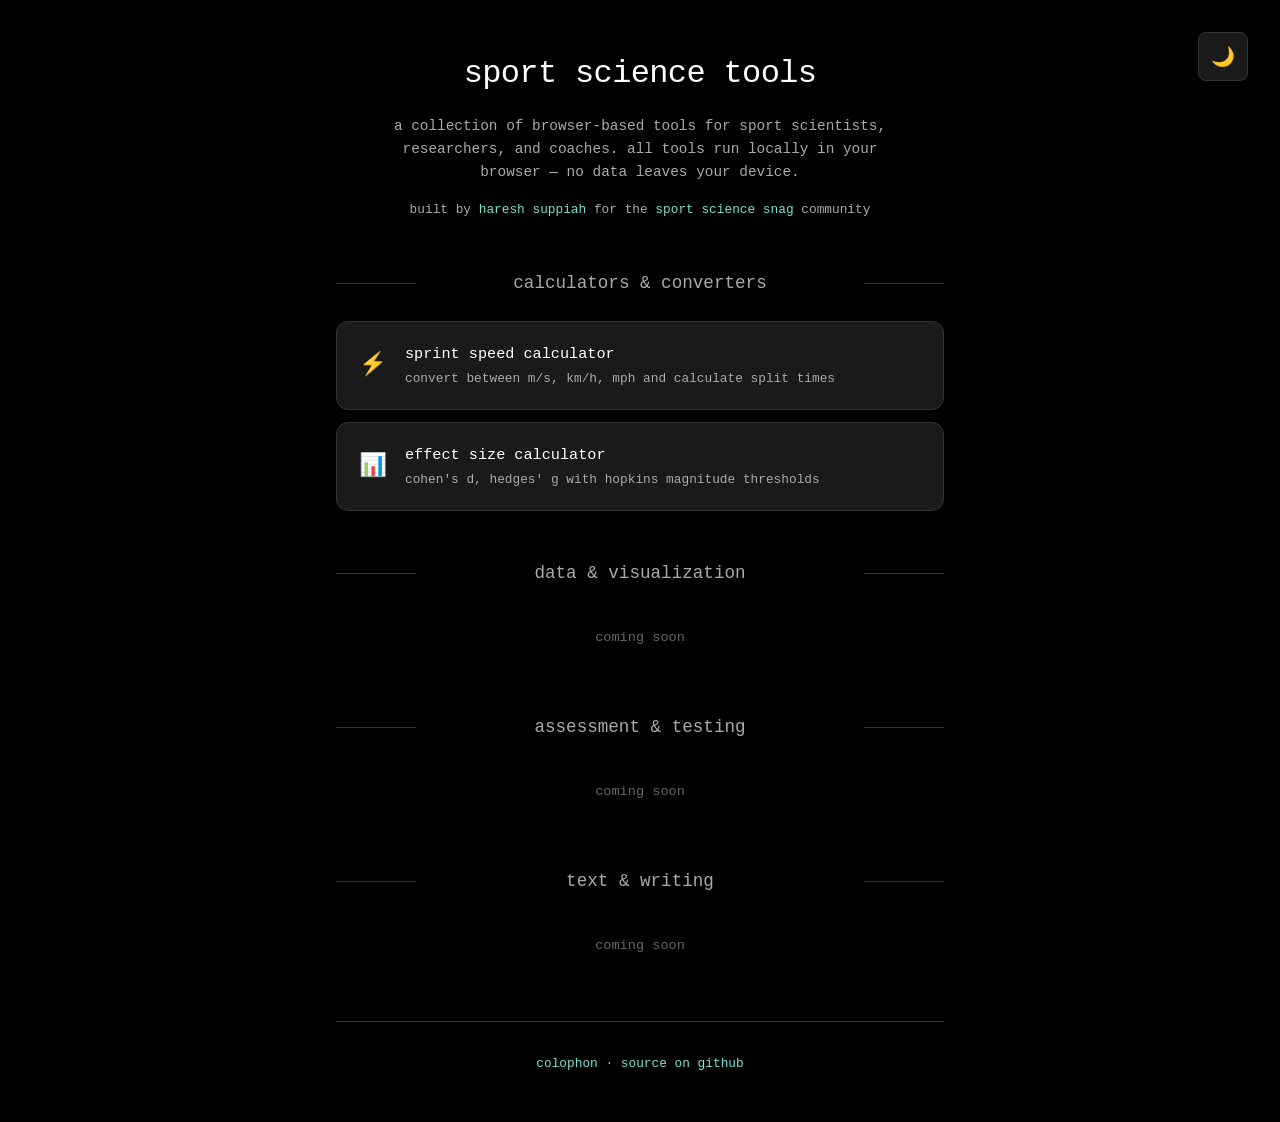
==== index.html @ 81cbf91f "Initial commit: landing page, two starter tools, and repo structure" ====
<!DOCTYPE html>
<html lang="en" class="dark">
<head>
    <meta charset="UTF-8">
    <meta name="viewport" content="width=device-width, initial-scale=1.0">
    <title>sport science tools — haresh suppiah</title>
    <meta name="description" content="Browser-based tools for sport scientists, researchers, and coaches. All tools run locally — no data leaves your device.">
    <meta property="og:title" content="sport science tools — haresh suppiah">
    <meta property="og:description" content="Browser-based tools for sport scientists, researchers, and coaches.">
    <meta property="og:url" content="https://hareshsuppiah.github.io/tools/">
    <meta property="og:type" content="website">
    <link rel="icon" href="data:image/svg+xml,<svg xmlns='http://www.w3.org/2000/svg' viewBox='0 0 100 100'><text y='.9em' font-size='90'>🔧</text></svg>">
    <link rel="stylesheet" href="styles.css">
</head>
<body>
    <div class="theme-toggle">
        <button id="theme-btn" class="theme-btn">
            <span class="theme-icon">☀️</span>
        </button>
        <div id="theme-dropdown" class="theme-dropdown">
            <div class="theme-option" data-theme="light">☀️ light</div>
            <div class="theme-option" data-theme="dark">🌙 dark</div>
            <div class="theme-option" data-theme="system">💻 system</div>
        </div>
    </div>

    <div class="container">
        <div class="header">
            <h1 class="site-title">sport science tools</h1>
            <p class="site-tagline">a collection of browser-based tools for sport scientists, researchers, and coaches. all tools run locally in your browser — no data leaves your device.</p>
            <p class="site-attribution">built by <a href="https://hareshsuppiah.com">haresh suppiah</a> for the <a href="https://sport.sciencesnag.com">sport science snag</a> community</p>
        </div>

        <div class="category">
            <h2 class="category-title">calculators & converters</h2>
            <div class="tool-list">
                <a href="sprint-speed-calculator.html" class="tool-card">
                    <span class="tool-icon">⚡</span>
                    <div class="tool-content">
                        <div class="tool-title">sprint speed calculator</div>
                        <div class="tool-subtitle">convert between m/s, km/h, mph and calculate split times</div>
                    </div>
                </a>
                <a href="effect-size-calculator.html" class="tool-card">
                    <span class="tool-icon">📊</span>
                    <div class="tool-content">
                        <div class="tool-title">effect size calculator</div>
                        <div class="tool-subtitle">cohen's d, hedges' g with hopkins magnitude thresholds</div>
                    </div>
                </a>
            </div>
        </div>

        <div class="category">
            <h2 class="category-title">data & visualization</h2>
            <p class="coming-soon">coming soon</p>
        </div>

        <div class="category">
            <h2 class="category-title">assessment & testing</h2>
            <p class="coming-soon">coming soon</p>
        </div>

        <div class="category">
            <h2 class="category-title">text & writing</h2>
            <p class="coming-soon">coming soon</p>
        </div>

        <div class="footer">
            <p><a href="colophon.html">colophon</a> · <a href="https://github.com/hareshsuppiah/tools">source on github</a></p>
        </div>
    </div>

    <script>
        const themeBtn = document.getElementById('theme-btn');
        const themeDropdown = document.getElementById('theme-dropdown');
        const themeIcon = themeBtn.querySelector('.theme-icon');
        const html = document.documentElement;

        const icons = { light: '☀️', dark: '🌙', system: '💻' };

        function getSystemTheme() {
            return window.matchMedia('(prefers-color-scheme: light)').matches ? 'light' : 'dark';
        }

        function applyTheme(setting) {
            const resolved = setting === 'system' ? getSystemTheme() : setting;
            html.className = resolved;
            themeIcon.textContent = icons[setting];
            localStorage.setItem('theme', setting);
        }

        themeBtn.addEventListener('click', (e) => {
            e.stopPropagation();
            themeDropdown.classList.toggle('active');
        });

        document.querySelectorAll('.theme-option').forEach(option => {
            option.addEventListener('click', () => {
                applyTheme(option.dataset.theme);
                themeDropdown.classList.remove('active');
            });
        });

        document.addEventListener('click', () => {
            themeDropdown.classList.remove('active');
        });

        window.matchMedia('(prefers-color-scheme: light)').addEventListener('change', () => {
            if (localStorage.getItem('theme') === 'system') applyTheme('system');
        });

        const saved = localStorage.getItem('theme') || 'dark';
        applyTheme(saved);
    </script>
</body>
</html>
---- styles.css ----
:root {
  --bg-color: #000000;
  --text-color: #ffffff;
  --text-secondary: #aaaaaa;
  --accent-color: #7ae2cf;
  --accent-hover: #5dd4c4;
  --card-bg: #1a1a1a;
  --card-border: #333333;
  --input-bg: #111111;
  --input-border: #333333;
  --transition: all 0.3s cubic-bezier(0.4, 0, 0.2, 1);
}

[class="light"] {
  --bg-color: #ffffff;
  --text-color: #000000;
  --text-secondary: #666666;
  --accent-color: #5dd4c4;
  --accent-hover: #4bc2b8;
  --card-bg: #f5f5f5;
  --card-border: #e0e0e0;
  --input-bg: #ffffff;
  --input-border: #cccccc;
}

* {
  margin: 0;
  padding: 0;
  box-sizing: border-box;
}

body {
  font-family: 'SF Mono', Monaco, 'Cascadia Code', 'Roboto Mono', Consolas, 'Courier New', monospace;
  background-color: var(--bg-color);
  color: var(--text-color);
  min-height: 100vh;
  transition: var(--transition);
  line-height: 1.6;
  font-size: 14px;
  overflow-x: hidden;
}

.container {
  max-width: 640px;
  margin: 0 auto;
  padding: 3rem 1rem;
}

.theme-toggle {
  position: fixed;
  top: 2rem;
  right: 2rem;
  z-index: 1000;
}

.theme-btn {
  background: var(--card-bg);
  border: 1px solid var(--card-border);
  border-radius: 8px;
  padding: 0.75rem;
  cursor: pointer;
  transition: var(--transition);
  display: flex;
  align-items: center;
  justify-content: center;
}

.theme-btn:hover {
  transform: translateY(-2px);
  box-shadow: 0 4px 12px rgba(0, 0, 0, 0.2);
}

.theme-icon {
  font-size: 1.2rem;
}

.theme-dropdown {
  position: absolute;
  top: calc(100% + 0.5rem);
  right: 0;
  background: var(--card-bg);
  border: 1px solid var(--card-border);
  border-radius: 8px;
  padding: 0.5rem;
  min-width: 120px;
  opacity: 0;
  visibility: hidden;
  transform: translateY(-10px);
  transition: var(--transition);
}

.theme-dropdown.active {
  opacity: 1;
  visibility: visible;
  transform: translateY(0);
}

.theme-option {
  padding: 0.5rem 0.75rem;
  cursor: pointer;
  border-radius: 4px;
  transition: var(--transition);
  font-size: 0.9rem;
  color: var(--text-color);
}

.theme-option:hover {
  background: var(--input-bg);
}

.header {
  text-align: center;
  margin-bottom: 3rem;
  animation: fadeIn 0.6s ease-out;
}

.site-title {
  font-size: 2rem;
  font-weight: 400;
  letter-spacing: -0.02em;
  margin-bottom: 1rem;
}

.site-tagline {
  color: var(--text-secondary);
  font-size: 0.9rem;
  max-width: 500px;
  margin: 0 auto 1rem;
}

.site-attribution {
  font-size: 0.8rem;
  color: var(--text-secondary);
}

.site-attribution a {
  color: var(--accent-color);
  text-decoration: none;
}

.site-attribution a:hover {
  text-decoration: underline;
}

.category {
  margin-bottom: 3rem;
  animation: fadeIn 0.6s ease-out;
}

.category:nth-of-type(2) { animation-delay: 0.1s; }
.category:nth-of-type(3) { animation-delay: 0.2s; }
.category:nth-of-type(4) { animation-delay: 0.3s; }

.category-title {
  text-align: center;
  font-size: 1.1rem;
  font-weight: 400;
  margin-bottom: 1.5rem;
  color: var(--text-secondary);
  position: relative;
}

.category-title::before,
.category-title::after {
  content: '';
  position: absolute;
  top: 50%;
  width: 80px;
  height: 1px;
  background: var(--card-border);
}

.category-title::before { left: 0; }
.category-title::after { right: 0; }

.tool-list {
  display: flex;
  flex-direction: column;
  gap: 0.75rem;
}

.tool-card {
  display: flex;
  align-items: center;
  padding: 1.25rem;
  background: var(--card-bg);
  border: 1px solid var(--card-border);
  border-radius: 12px;
  text-decoration: none;
  color: var(--text-color);
  transition: var(--transition);
  position: relative;
  overflow: hidden;
}

.tool-card::before {
  content: '';
  position: absolute;
  top: 0;
  left: -100%;
  width: 100%;
  height: 100%;
  background: linear-gradient(90deg, transparent, rgba(255, 255, 255, 0.05), transparent);
  transition: left 0.5s ease;
}

.tool-card:hover::before {
  left: 100%;
}

.tool-card:hover {
  transform: translateY(-2px);
  border-color: var(--accent-color);
  box-shadow: 0 8px 25px rgba(0, 0, 0, 0.1);
}

.tool-icon {
  font-size: 1.4rem;
  margin-right: 1rem;
  width: 2rem;
  text-align: center;
  flex-shrink: 0;
}

.tool-content {
  flex: 1;
}

.tool-title {
  font-size: 0.95rem;
  font-weight: 500;
  margin-bottom: 0.15rem;
}

.tool-subtitle {
  font-size: 0.8rem;
  color: var(--text-secondary);
}

.coming-soon {
  text-align: center;
  color: var(--text-secondary);
  font-size: 0.85rem;
  padding: 1rem;
  opacity: 0.6;
}

.footer {
  text-align: center;
  margin-top: 2rem;
  padding-top: 2rem;
  border-top: 1px solid var(--card-border);
  font-size: 0.8rem;
  color: var(--text-secondary);
  animation: fadeIn 0.6s ease-out;
  animation-delay: 0.4s;
}

.footer a {
  color: var(--accent-color);
  text-decoration: none;
}

.footer a:hover {
  text-decoration: underline;
}

@media (max-width: 768px) {
  .container {
    padding: 2rem 1rem;
  }

  .site-title {
    font-size: 1.6rem;
  }

  .theme-toggle {
    top: 1rem;
    right: 1rem;
  }

  .category-title::before,
  .category-title::after {
    width: 40px;
  }
}

@media (max-width: 480px) {
  body {
    font-size: 13px;
  }

  .site-title {
    font-size: 1.4rem;
  }

  .tool-card {
    padding: 1rem;
  }
}

@keyframes fadeIn {
  from {
    opacity: 0;
    transform: translateY(20px);
  }
  to {
    opacity: 1;
    transform: translateY(0);
  }
}
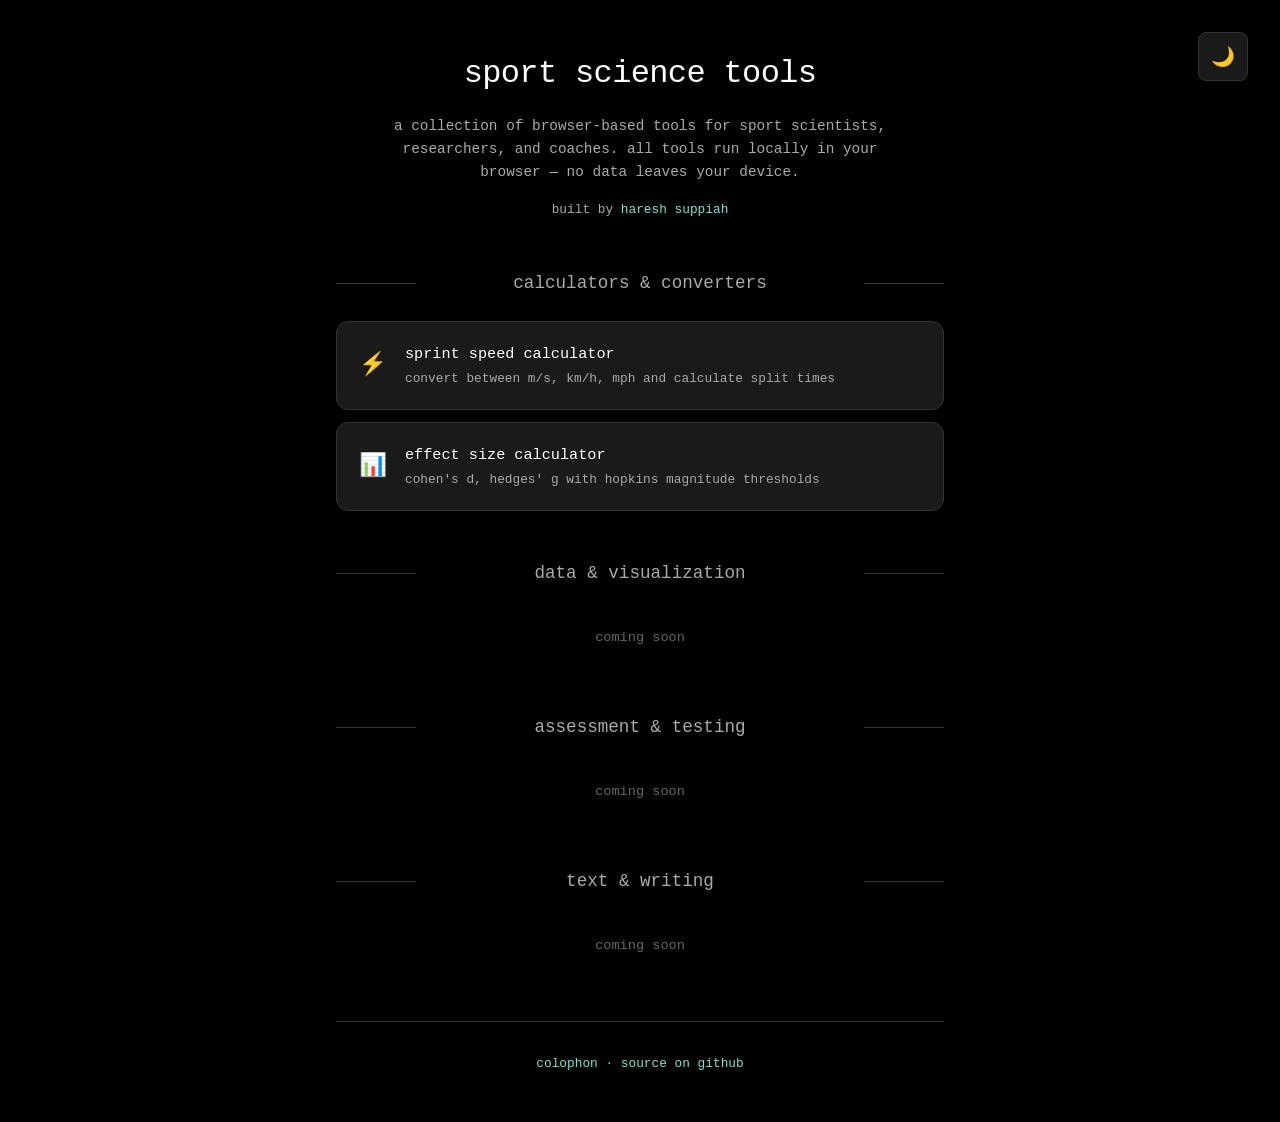
==== commit 8f2582dc: "Remove Sport Science Snag references" ====
--- a/index.html
+++ b/index.html
@@ -28,7 +28,7 @@
         <div class="header">
             <h1 class="site-title">sport science tools</h1>
             <p class="site-tagline">a collection of browser-based tools for sport scientists, researchers, and coaches. all tools run locally in your browser — no data leaves your device.</p>
-            <p class="site-attribution">built by <a href="https://hareshsuppiah.com">haresh suppiah</a> for the <a href="https://sport.sciencesnag.com">sport science snag</a> community</p>
+            <p class="site-attribution">built by <a href="https://hareshsuppiah.com">haresh suppiah</a></p>
         </div>
 
         <div class="category">
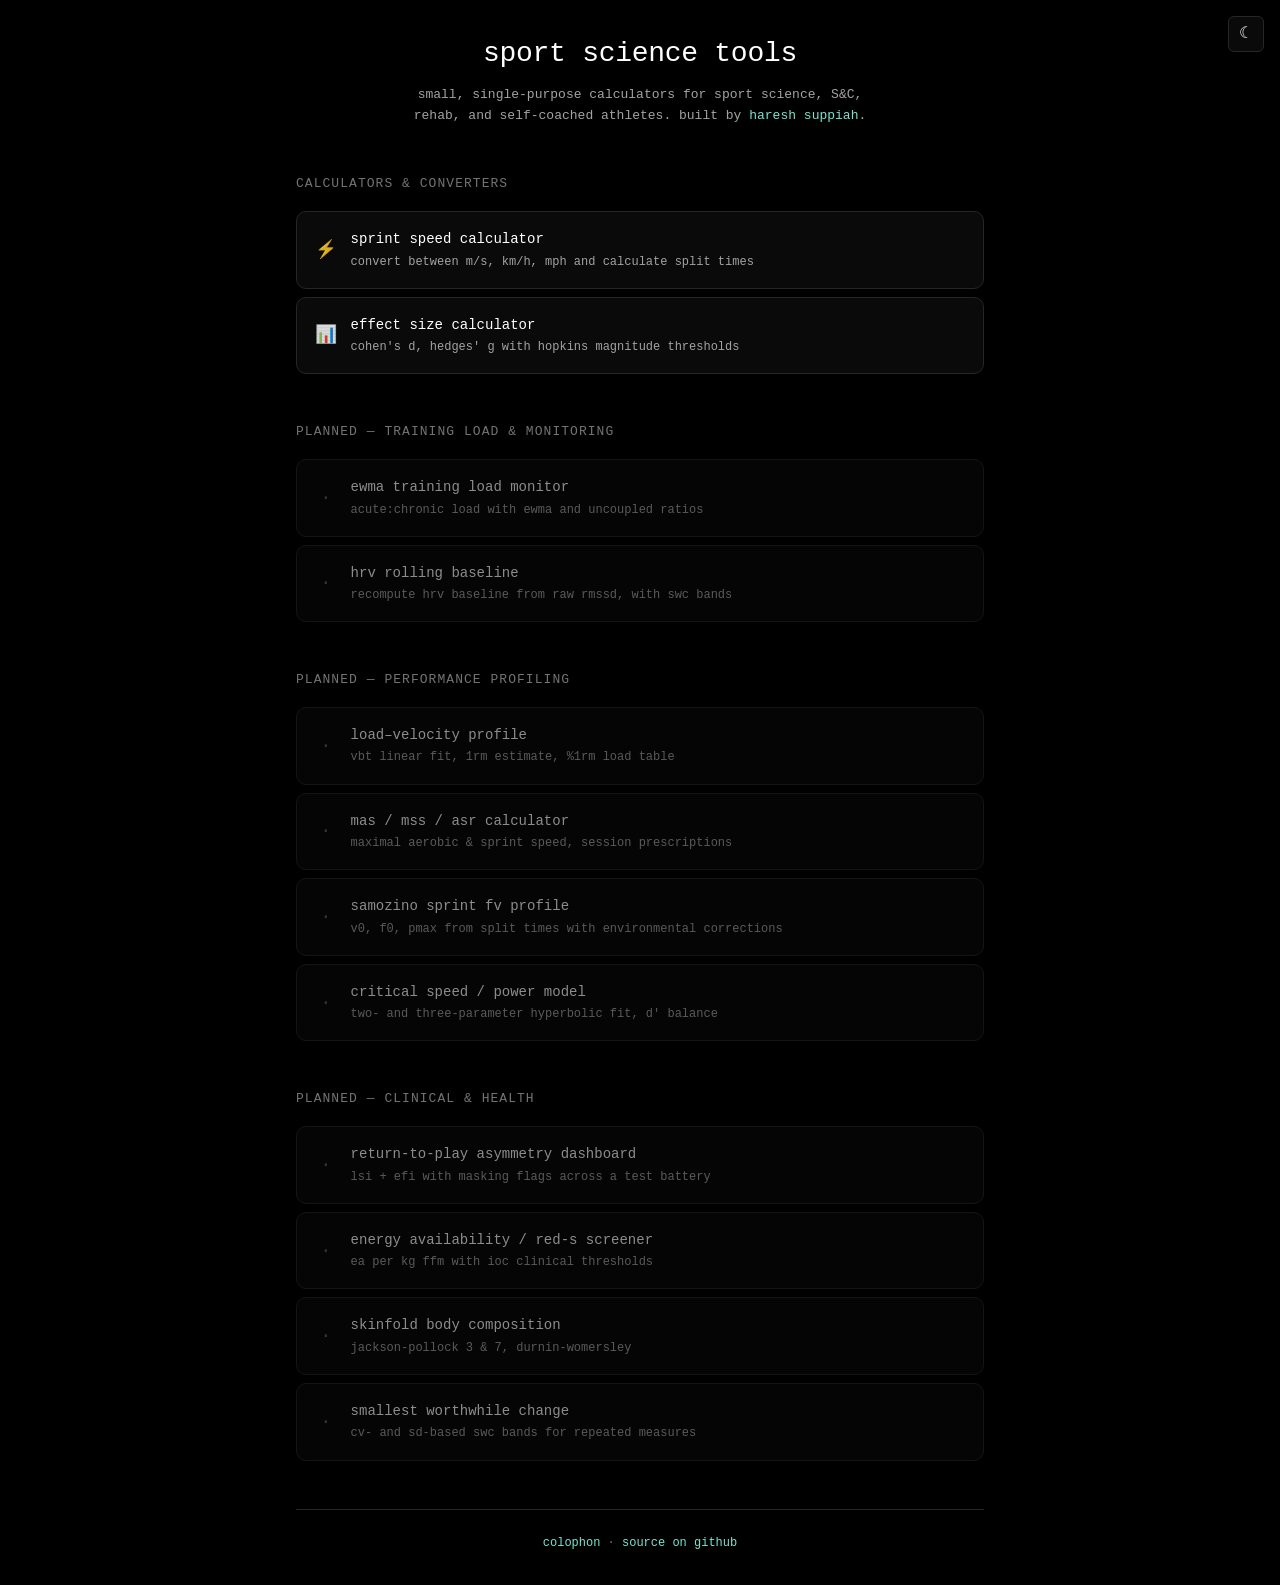
==== commit 3f22eccc: "Establish design system, shared assets, and tool roadmap scaffolding - Add DESIGN.md documenting tok" ====
--- a/index.html
+++ b/index.html
@@ -1,117 +1,142 @@
 <!DOCTYPE html>
-<html lang="en" class="dark">
+<html lang="en">
 <head>
     <meta charset="UTF-8">
     <meta name="viewport" content="width=device-width, initial-scale=1.0">
     <title>sport science tools — haresh suppiah</title>
-    <meta name="description" content="Browser-based tools for sport scientists, researchers, and coaches. All tools run locally — no data leaves your device.">
+    <meta name="description" content="Small, single-purpose calculators for sport science, S&C, rehab, and self-coached athletes.">
     <meta property="og:title" content="sport science tools — haresh suppiah">
-    <meta property="og:description" content="Browser-based tools for sport scientists, researchers, and coaches.">
+    <meta property="og:description" content="Small, single-purpose calculators for sport science, S&C, rehab, and self-coached athletes.">
     <meta property="og:url" content="https://hareshsuppiah.github.io/tools/">
     <meta property="og:type" content="website">
     <link rel="icon" href="data:image/svg+xml,<svg xmlns='http://www.w3.org/2000/svg' viewBox='0 0 100 100'><text y='.9em' font-size='90'>🔧</text></svg>">
-    <link rel="stylesheet" href="styles.css">
+    <link rel="stylesheet" href="assets/tools.css">
+    <script src="assets/tools.js"></script>
 </head>
 <body>
     <div class="theme-toggle">
-        <button id="theme-btn" class="theme-btn">
-            <span class="theme-icon">☀️</span>
+        <button class="theme-toggle__btn" data-theme-toggle aria-label="toggle theme">
+            <span class="theme-toggle__icon" data-theme-icon>☾</span>
         </button>
-        <div id="theme-dropdown" class="theme-dropdown">
-            <div class="theme-option" data-theme="light">☀️ light</div>
-            <div class="theme-option" data-theme="dark">🌙 dark</div>
-            <div class="theme-option" data-theme="system">💻 system</div>
-        </div>
     </div>
 
-    <div class="container">
-        <div class="header">
-            <h1 class="site-title">sport science tools</h1>
-            <p class="site-tagline">a collection of browser-based tools for sport scientists, researchers, and coaches. all tools run locally in your browser — no data leaves your device.</p>
-            <p class="site-attribution">built by <a href="https://hareshsuppiah.com">haresh suppiah</a></p>
-        </div>
+    <main class="tool-shell">
+        <header class="landing-header">
+            <h1 class="landing-header__title">sport science tools</h1>
+            <p class="landing-header__tagline">small, single-purpose calculators for sport science, S&C, rehab, and self-coached athletes. built by <a href="https://hareshsuppiah.com">haresh suppiah</a>.</p>
+        </header>
 
-        <div class="category">
-            <h2 class="category-title">calculators & converters</h2>
+        <section class="category">
+            <h2 class="category__title">calculators & converters</h2>
             <div class="tool-list">
                 <a href="sprint-speed-calculator.html" class="tool-card">
-                    <span class="tool-icon">⚡</span>
-                    <div class="tool-content">
-                        <div class="tool-title">sprint speed calculator</div>
-                        <div class="tool-subtitle">convert between m/s, km/h, mph and calculate split times</div>
+                    <span class="tool-card__icon">⚡</span>
+                    <div class="tool-card__content">
+                        <div class="tool-card__title">sprint speed calculator</div>
+                        <div class="tool-card__subtitle">convert between m/s, km/h, mph and calculate split times</div>
                     </div>
                 </a>
                 <a href="effect-size-calculator.html" class="tool-card">
-                    <span class="tool-icon">📊</span>
-                    <div class="tool-content">
-                        <div class="tool-title">effect size calculator</div>
-                        <div class="tool-subtitle">cohen's d, hedges' g with hopkins magnitude thresholds</div>
+                    <span class="tool-card__icon">📊</span>
+                    <div class="tool-card__content">
+                        <div class="tool-card__title">effect size calculator</div>
+                        <div class="tool-card__subtitle">cohen's d, hedges' g with hopkins magnitude thresholds</div>
                     </div>
                 </a>
             </div>
-        </div>
+        </section>
 
-        <div class="category">
-            <h2 class="category-title">data & visualization</h2>
-            <p class="coming-soon">coming soon</p>
-        </div>
+        <section class="category">
+            <h2 class="category__title">planned — training load & monitoring</h2>
+            <div class="tool-list">
+                <div class="tool-card tool-card--planned">
+                    <span class="tool-card__icon">·</span>
+                    <div class="tool-card__content">
+                        <div class="tool-card__title">ewma training load monitor</div>
+                        <div class="tool-card__subtitle">acute:chronic load with ewma and uncoupled ratios</div>
+                    </div>
+                </div>
+                <div class="tool-card tool-card--planned">
+                    <span class="tool-card__icon">·</span>
+                    <div class="tool-card__content">
+                        <div class="tool-card__title">hrv rolling baseline</div>
+                        <div class="tool-card__subtitle">recompute hrv baseline from raw rmssd, with swc bands</div>
+                    </div>
+                </div>
+            </div>
+        </section>
 
-        <div class="category">
-            <h2 class="category-title">assessment & testing</h2>
-            <p class="coming-soon">coming soon</p>
-        </div>
+        <section class="category">
+            <h2 class="category__title">planned — performance profiling</h2>
+            <div class="tool-list">
+                <div class="tool-card tool-card--planned">
+                    <span class="tool-card__icon">·</span>
+                    <div class="tool-card__content">
+                        <div class="tool-card__title">load–velocity profile</div>
+                        <div class="tool-card__subtitle">vbt linear fit, 1rm estimate, %1rm load table</div>
+                    </div>
+                </div>
+                <div class="tool-card tool-card--planned">
+                    <span class="tool-card__icon">·</span>
+                    <div class="tool-card__content">
+                        <div class="tool-card__title">mas / mss / asr calculator</div>
+                        <div class="tool-card__subtitle">maximal aerobic & sprint speed, session prescriptions</div>
+                    </div>
+                </div>
+                <div class="tool-card tool-card--planned">
+                    <span class="tool-card__icon">·</span>
+                    <div class="tool-card__content">
+                        <div class="tool-card__title">samozino sprint fv profile</div>
+                        <div class="tool-card__subtitle">v0, f0, pmax from split times with environmental corrections</div>
+                    </div>
+                </div>
+                <div class="tool-card tool-card--planned">
+                    <span class="tool-card__icon">·</span>
+                    <div class="tool-card__content">
+                        <div class="tool-card__title">critical speed / power model</div>
+                        <div class="tool-card__subtitle">two- and three-parameter hyperbolic fit, d' balance</div>
+                    </div>
+                </div>
+            </div>
+        </section>
 
-        <div class="category">
-            <h2 class="category-title">text & writing</h2>
-            <p class="coming-soon">coming soon</p>
-        </div>
+        <section class="category">
+            <h2 class="category__title">planned — clinical & health</h2>
+            <div class="tool-list">
+                <div class="tool-card tool-card--planned">
+                    <span class="tool-card__icon">·</span>
+                    <div class="tool-card__content">
+                        <div class="tool-card__title">return-to-play asymmetry dashboard</div>
+                        <div class="tool-card__subtitle">lsi + efi with masking flags across a test battery</div>
+                    </div>
+                </div>
+                <div class="tool-card tool-card--planned">
+                    <span class="tool-card__icon">·</span>
+                    <div class="tool-card__content">
+                        <div class="tool-card__title">energy availability / red-s screener</div>
+                        <div class="tool-card__subtitle">ea per kg ffm with ioc clinical thresholds</div>
+                    </div>
+                </div>
+                <div class="tool-card tool-card--planned">
+                    <span class="tool-card__icon">·</span>
+                    <div class="tool-card__content">
+                        <div class="tool-card__title">skinfold body composition</div>
+                        <div class="tool-card__subtitle">jackson-pollock 3 & 7, durnin-womersley</div>
+                    </div>
+                </div>
+                <div class="tool-card tool-card--planned">
+                    <span class="tool-card__icon">·</span>
+                    <div class="tool-card__content">
+                        <div class="tool-card__title">smallest worthwhile change</div>
+                        <div class="tool-card__subtitle">cv- and sd-based swc bands for repeated measures</div>
+                    </div>
+                </div>
+            </div>
+        </section>
 
-        <div class="footer">
-            <p><a href="colophon.html">colophon</a> · <a href="https://github.com/hareshsuppiah/tools">source on github</a></p>
-        </div>
-    </div>
-
-    <script>
-        const themeBtn = document.getElementById('theme-btn');
-        const themeDropdown = document.getElementById('theme-dropdown');
-        const themeIcon = themeBtn.querySelector('.theme-icon');
-        const html = document.documentElement;
-
-        const icons = { light: '☀️', dark: '🌙', system: '💻' };
-
-        function getSystemTheme() {
-            return window.matchMedia('(prefers-color-scheme: light)').matches ? 'light' : 'dark';
-        }
-
-        function applyTheme(setting) {
-            const resolved = setting === 'system' ? getSystemTheme() : setting;
-            html.className = resolved;
-            themeIcon.textContent = icons[setting];
-            localStorage.setItem('theme', setting);
-        }
-
-        themeBtn.addEventListener('click', (e) => {
-            e.stopPropagation();
-            themeDropdown.classList.toggle('active');
-        });
-
-        document.querySelectorAll('.theme-option').forEach(option => {
-            option.addEventListener('click', () => {
-                applyTheme(option.dataset.theme);
-                themeDropdown.classList.remove('active');
-            });
-        });
-
-        document.addEventListener('click', () => {
-            themeDropdown.classList.remove('active');
-        });
-
-        window.matchMedia('(prefers-color-scheme: light)').addEventListener('change', () => {
-            if (localStorage.getItem('theme') === 'system') applyTheme('system');
-        });
-
-        const saved = localStorage.getItem('theme') || 'dark';
-        applyTheme(saved);
-    </script>
+        <footer class="tool-footer">
+            <a href="colophon.html">colophon</a> · <a href="https://github.com/hareshsuppiah/tools">source on github</a>
+        </footer>
+    </main>
 </body>
 </html>
--- a/assets/tools.css
+++ b/assets/tools.css
@@ -0,0 +1,678 @@
+/* =============================================================
+   Performance Tools — shared stylesheet
+   Tokens, reset, base, components. See DESIGN.md for rationale.
+   ============================================================= */
+
+/* -- tokens: dark (default) ----------------------------------- */
+:root {
+  --bg:            #000000;
+  --surface:       #0a0a0a;
+  --card:          #141414;
+  --border:        #262626;
+  --border-strong: #333333;
+
+  --text:          #ffffff;
+  --text-2:        #a3a3a3;
+  --text-3:        #737373;
+
+  --accent:        #7ae2cf;
+  --accent-hover:  #5dd4c4;
+
+  --warn:          #d4a574;
+  --danger:        #d48a8a;
+  --ok:            #9ac4a0;
+
+  --s-1: 4px;
+  --s-2: 8px;
+  --s-3: 12px;
+  --s-4: 16px;
+  --s-5: 24px;
+  --s-6: 32px;
+  --s-7: 48px;
+  --s-8: 64px;
+
+  --r-sm: 6px;
+  --r-md: 10px;
+
+  --t-12: 12px;
+  --t-13: 13px;
+  --t-14: 14px;
+  --t-16: 16px;
+  --t-20: 20px;
+  --t-28: 28px;
+
+  --transition: 150ms cubic-bezier(0.4, 0, 0.2, 1);
+
+  --font-mono: 'SF Mono', Monaco, 'Cascadia Code', 'Roboto Mono', Consolas, 'Courier New', monospace;
+}
+
+/* -- tokens: light -------------------------------------------- */
+html.light {
+  --bg:            #ffffff;
+  --surface:       #fafafa;
+  --card:          #f5f5f5;
+  --border:        #e5e5e5;
+  --border-strong: #d4d4d4;
+
+  --text:          #000000;
+  --text-2:        #525252;
+  --text-3:        #737373;
+
+  --accent:        #5dd4c4;
+  --accent-hover:  #4bc2b8;
+
+  --warn:          #a8743f;
+  --danger:        #a8595b;
+  --ok:            #628a69;
+}
+
+/* -- reset + base --------------------------------------------- */
+*,
+*::before,
+*::after {
+  margin: 0;
+  padding: 0;
+  box-sizing: border-box;
+}
+
+html {
+  color-scheme: dark;
+}
+
+html.light {
+  color-scheme: light;
+}
+
+body {
+  font-family: var(--font-mono);
+  font-size: var(--t-14);
+  line-height: 1.6;
+  color: var(--text);
+  background: var(--bg);
+  min-height: 100vh;
+  overflow-x: hidden;
+  -webkit-font-smoothing: antialiased;
+  -moz-osx-font-smoothing: grayscale;
+  transition: background-color var(--transition), color var(--transition);
+}
+
+a {
+  color: var(--accent);
+  text-decoration: none;
+}
+
+a:hover {
+  text-decoration: underline;
+}
+
+h1, h2, h3, h4 {
+  font-weight: 400;
+  letter-spacing: -0.01em;
+}
+
+h1 { font-size: var(--t-28); }
+h2 { font-size: var(--t-20); }
+h3 { font-size: var(--t-16); }
+
+button {
+  font-family: inherit;
+  font-size: inherit;
+  color: inherit;
+  background: transparent;
+  border: none;
+  cursor: pointer;
+}
+
+input,
+select,
+textarea {
+  font-family: inherit;
+  font-size: inherit;
+  color: inherit;
+}
+
+details summary {
+  cursor: pointer;
+  list-style: none;
+}
+
+details summary::-webkit-details-marker {
+  display: none;
+}
+
+/* -- page shell ----------------------------------------------- */
+.tool-shell {
+  max-width: 720px;
+  margin: 0 auto;
+  padding: var(--s-6) var(--s-4);
+}
+
+.tool-shell--wide {
+  max-width: 880px;
+}
+
+.tool-header {
+  margin-bottom: var(--s-6);
+}
+
+.tool-header__back {
+  display: inline-block;
+  font-size: var(--t-13);
+  color: var(--accent);
+  margin-bottom: var(--s-5);
+}
+
+.tool-header h1 {
+  margin-bottom: var(--s-1);
+}
+
+.tool-header__subtitle {
+  font-size: var(--t-13);
+  color: var(--text-2);
+}
+
+.tool-section {
+  margin-bottom: var(--s-7);
+}
+
+.tool-section__title {
+  font-size: var(--t-13);
+  text-transform: uppercase;
+  letter-spacing: 0.08em;
+  color: var(--text-3);
+  margin-bottom: var(--s-3);
+}
+
+/* -- theme toggle --------------------------------------------- */
+.theme-toggle {
+  position: fixed;
+  top: var(--s-4);
+  right: var(--s-4);
+  z-index: 1000;
+}
+
+.theme-toggle__btn {
+  display: inline-flex;
+  align-items: center;
+  justify-content: center;
+  width: 36px;
+  height: 36px;
+  background: var(--surface);
+  border: 1px solid var(--border);
+  border-radius: var(--r-sm);
+  transition: border-color var(--transition), background var(--transition);
+}
+
+.theme-toggle__btn:hover {
+  border-color: var(--border-strong);
+}
+
+.theme-toggle__btn:focus-visible {
+  outline: 1px solid var(--accent);
+  outline-offset: 2px;
+}
+
+.theme-toggle__icon {
+  font-size: 1rem;
+  line-height: 1;
+}
+
+/* -- input row ------------------------------------------------ */
+.input-row {
+  display: flex;
+  flex-direction: column;
+  gap: var(--s-1);
+  margin-bottom: var(--s-4);
+}
+
+.input-row__label {
+  font-size: var(--t-12);
+  text-transform: uppercase;
+  letter-spacing: 0.06em;
+  color: var(--text-3);
+}
+
+.input-row__helper {
+  font-size: var(--t-12);
+  color: var(--text-3);
+}
+
+.input-row__error {
+  font-size: var(--t-12);
+  color: var(--danger);
+}
+
+.field {
+  width: 100%;
+  padding: var(--s-2) var(--s-3);
+  background: var(--surface);
+  color: var(--text);
+  border: 1px solid var(--border);
+  border-radius: var(--r-sm);
+  transition: border-color var(--transition);
+}
+
+.field:focus {
+  outline: none;
+  border-color: var(--accent);
+}
+
+.field--error {
+  border-color: var(--danger);
+}
+
+.field-group {
+  display: flex;
+  gap: var(--s-2);
+}
+
+.field-group .field {
+  flex: 1;
+}
+
+.input-grid {
+  display: grid;
+  grid-template-columns: 1fr 1fr;
+  gap: var(--s-3);
+}
+
+.input-grid__full {
+  grid-column: 1 / -1;
+}
+
+.input-grid__heading {
+  grid-column: 1 / -1;
+  font-size: var(--t-12);
+  text-transform: uppercase;
+  letter-spacing: 0.06em;
+  color: var(--text-3);
+  margin-top: var(--s-2);
+}
+
+/* -- segmented control ---------------------------------------- */
+.segmented {
+  display: inline-flex;
+  border: 1px solid var(--border);
+  border-radius: var(--r-sm);
+  overflow: hidden;
+  margin-bottom: var(--s-4);
+}
+
+.segmented__btn {
+  padding: var(--s-2) var(--s-4);
+  background: var(--surface);
+  color: var(--text-2);
+  font-size: var(--t-13);
+  border-right: 1px solid var(--border);
+  transition: background var(--transition), color var(--transition);
+}
+
+.segmented__btn:last-child {
+  border-right: none;
+}
+
+.segmented__btn:hover {
+  color: var(--text);
+}
+
+.segmented__btn[aria-pressed="true"] {
+  background: var(--accent);
+  color: #000;
+}
+
+/* -- result card ---------------------------------------------- */
+.result-grid {
+  display: grid;
+  grid-template-columns: repeat(auto-fit, minmax(140px, 1fr));
+  gap: var(--s-2);
+}
+
+.result-card {
+  padding: var(--s-3) var(--s-4);
+  background: var(--surface);
+  border: 1px solid var(--border);
+  border-radius: var(--r-md);
+}
+
+.result-card__label {
+  font-size: var(--t-12);
+  text-transform: uppercase;
+  letter-spacing: 0.06em;
+  color: var(--text-3);
+  margin-bottom: var(--s-1);
+}
+
+.result-card__value {
+  font-size: var(--t-20);
+  font-weight: 500;
+  color: var(--accent);
+}
+
+.result-card__value--large {
+  font-size: var(--t-28);
+}
+
+.result-row {
+  display: flex;
+  justify-content: space-between;
+  align-items: center;
+  padding: var(--s-3) var(--s-4);
+  background: var(--surface);
+  border: 1px solid var(--border);
+  border-radius: var(--r-md);
+  margin-bottom: var(--s-2);
+}
+
+.result-row__label {
+  font-size: var(--t-13);
+  color: var(--text-2);
+}
+
+.result-row__value {
+  font-size: var(--t-16);
+  font-weight: 500;
+  color: var(--accent);
+}
+
+/* -- data table ----------------------------------------------- */
+.data-table {
+  width: 100%;
+  border-collapse: collapse;
+  font-size: var(--t-13);
+}
+
+.data-table th,
+.data-table td {
+  padding: var(--s-2) var(--s-3);
+  text-align: left;
+  border-bottom: 1px solid var(--border);
+}
+
+.data-table th {
+  font-weight: 400;
+  font-size: var(--t-12);
+  text-transform: uppercase;
+  letter-spacing: 0.06em;
+  color: var(--text-3);
+}
+
+.data-table td.num,
+.data-table th.num {
+  text-align: right;
+  font-variant-numeric: tabular-nums;
+}
+
+.data-table tr.is-active {
+  background: color-mix(in srgb, var(--accent) 10%, transparent);
+}
+
+/* -- callout -------------------------------------------------- */
+.callout {
+  padding: var(--s-3) var(--s-4);
+  border-left: 2px solid var(--border-strong);
+  font-size: var(--t-13);
+  color: var(--text-2);
+  margin-bottom: var(--s-4);
+}
+
+.callout--warn   { border-left-color: var(--warn);   }
+.callout--danger { border-left-color: var(--danger); }
+.callout--ok     { border-left-color: var(--ok);     }
+
+/* -- chart ---------------------------------------------------- */
+.chart {
+  width: 100%;
+  aspect-ratio: 16 / 9;
+  border: 1px solid var(--border);
+  border-radius: var(--r-md);
+  background: var(--surface);
+  overflow: hidden;
+}
+
+.chart--square {
+  aspect-ratio: 1 / 1;
+}
+
+.chart svg {
+  width: 100%;
+  height: 100%;
+  display: block;
+}
+
+.chart-axis {
+  stroke: var(--border-strong);
+  stroke-width: 1;
+  fill: none;
+}
+
+.chart-grid {
+  stroke: var(--border);
+  stroke-width: 1;
+  stroke-dasharray: 2 3;
+  fill: none;
+}
+
+.chart-series {
+  stroke: var(--accent);
+  stroke-width: 1.5;
+  fill: none;
+}
+
+.chart-series--secondary {
+  stroke: var(--text-2);
+  stroke-dasharray: 4 3;
+}
+
+.chart-band {
+  fill: var(--accent);
+  fill-opacity: 0.08;
+}
+
+.chart-band--warn   { fill: var(--warn);   fill-opacity: 0.10; }
+.chart-band--danger { fill: var(--danger); fill-opacity: 0.10; }
+
+.chart-dot {
+  fill: var(--accent);
+}
+
+.chart-label {
+  font-family: var(--font-mono);
+  font-size: 10px;
+  fill: var(--text-3);
+}
+
+/* -- download button ------------------------------------------ */
+.btn-download {
+  display: inline-flex;
+  align-items: center;
+  gap: var(--s-2);
+  padding: var(--s-2) var(--s-3);
+  font-size: var(--t-12);
+  color: var(--text-2);
+  background: transparent;
+  border: 1px solid var(--border);
+  border-radius: var(--r-sm);
+  transition: color var(--transition), border-color var(--transition);
+}
+
+.btn-download:hover {
+  color: var(--text);
+  border-color: var(--border-strong);
+}
+
+.btn-download::before {
+  content: "↓";
+}
+
+/* -- method section (collapsible) ----------------------------- */
+.method {
+  margin-top: var(--s-7);
+  border-top: 1px solid var(--border);
+  padding-top: var(--s-5);
+}
+
+.method__summary {
+  font-size: var(--t-13);
+  color: var(--text-2);
+  display: flex;
+  align-items: center;
+  gap: var(--s-2);
+}
+
+.method__summary::before {
+  content: "▸";
+  font-size: 0.7em;
+  transition: transform var(--transition);
+}
+
+.method[open] > .method__summary::before {
+  transform: rotate(90deg);
+}
+
+.method__body {
+  margin-top: var(--s-4);
+  font-size: var(--t-13);
+  color: var(--text-2);
+}
+
+.method__body p { margin-bottom: var(--s-3); }
+
+.method__body pre {
+  padding: var(--s-3) var(--s-4);
+  background: var(--surface);
+  border: 1px solid var(--border);
+  border-radius: var(--r-sm);
+  font-size: var(--t-12);
+  overflow-x: auto;
+  margin-bottom: var(--s-3);
+}
+
+.method__body ul {
+  padding-left: var(--s-4);
+  margin-bottom: var(--s-3);
+}
+
+.method__body li {
+  margin-bottom: var(--s-1);
+}
+
+/* -- footer --------------------------------------------------- */
+.tool-footer {
+  margin-top: var(--s-7);
+  padding-top: var(--s-5);
+  border-top: 1px solid var(--border);
+  text-align: center;
+  font-size: var(--t-12);
+  color: var(--text-3);
+}
+
+/* -- landing-page specifics ----------------------------------- */
+.landing-header {
+  text-align: center;
+  margin-bottom: var(--s-7);
+}
+
+.landing-header__title {
+  font-size: var(--t-28);
+  margin-bottom: var(--s-2);
+}
+
+.landing-header__tagline {
+  font-size: var(--t-13);
+  color: var(--text-2);
+  max-width: 480px;
+  margin: 0 auto;
+}
+
+.category {
+  margin-bottom: var(--s-7);
+}
+
+.category__title {
+  font-size: var(--t-13);
+  text-transform: uppercase;
+  letter-spacing: 0.08em;
+  color: var(--text-3);
+  margin-bottom: var(--s-4);
+}
+
+.tool-list {
+  display: flex;
+  flex-direction: column;
+  gap: var(--s-2);
+}
+
+.tool-card {
+  display: flex;
+  align-items: center;
+  padding: var(--s-4);
+  background: var(--surface);
+  border: 1px solid var(--border);
+  border-radius: var(--r-md);
+  text-decoration: none;
+  color: var(--text);
+  transition: border-color var(--transition);
+}
+
+.tool-card:hover {
+  border-color: var(--border-strong);
+  text-decoration: none;
+}
+
+.tool-card__icon {
+  font-size: 1.1rem;
+  width: 1.6rem;
+  flex-shrink: 0;
+  text-align: center;
+  margin-right: var(--s-3);
+  opacity: 0.85;
+}
+
+.tool-card__content {
+  flex: 1;
+}
+
+.tool-card__title {
+  font-size: var(--t-14);
+  font-weight: 500;
+  margin-bottom: 2px;
+}
+
+.tool-card__subtitle {
+  font-size: var(--t-12);
+  color: var(--text-2);
+}
+
+.tool-card--planned {
+  opacity: 0.55;
+}
+
+.tool-card--planned .tool-card__icon {
+  color: var(--text-3);
+}
+
+/* -- utility classes ------------------------------------------ */
+.mono-nums { font-variant-numeric: tabular-nums; }
+.text-2 { color: var(--text-2); }
+.text-3 { color: var(--text-3); }
+.accent { color: var(--accent); }
+.stack-1 > * + * { margin-top: var(--s-1); }
+.stack-2 > * + * { margin-top: var(--s-2); }
+.stack-3 > * + * { margin-top: var(--s-3); }
+.stack-4 > * + * { margin-top: var(--s-4); }
+
+/* -- responsive ----------------------------------------------- */
+@media (max-width: 640px) {
+  .tool-shell { padding: var(--s-5) var(--s-3); }
+  .tool-header { margin-bottom: var(--s-5); }
+  .input-grid { grid-template-columns: 1fr; }
+  .result-grid { grid-template-columns: 1fr 1fr; }
+  h1 { font-size: var(--t-20); }
+  .theme-toggle { top: var(--s-3); right: var(--s-3); }
+  .segmented__btn { padding: var(--s-2) var(--s-3); }
+}
+
+@media (max-width: 420px) {
+  .result-grid { grid-template-columns: 1fr; }
+  body { font-size: var(--t-13); }
+}
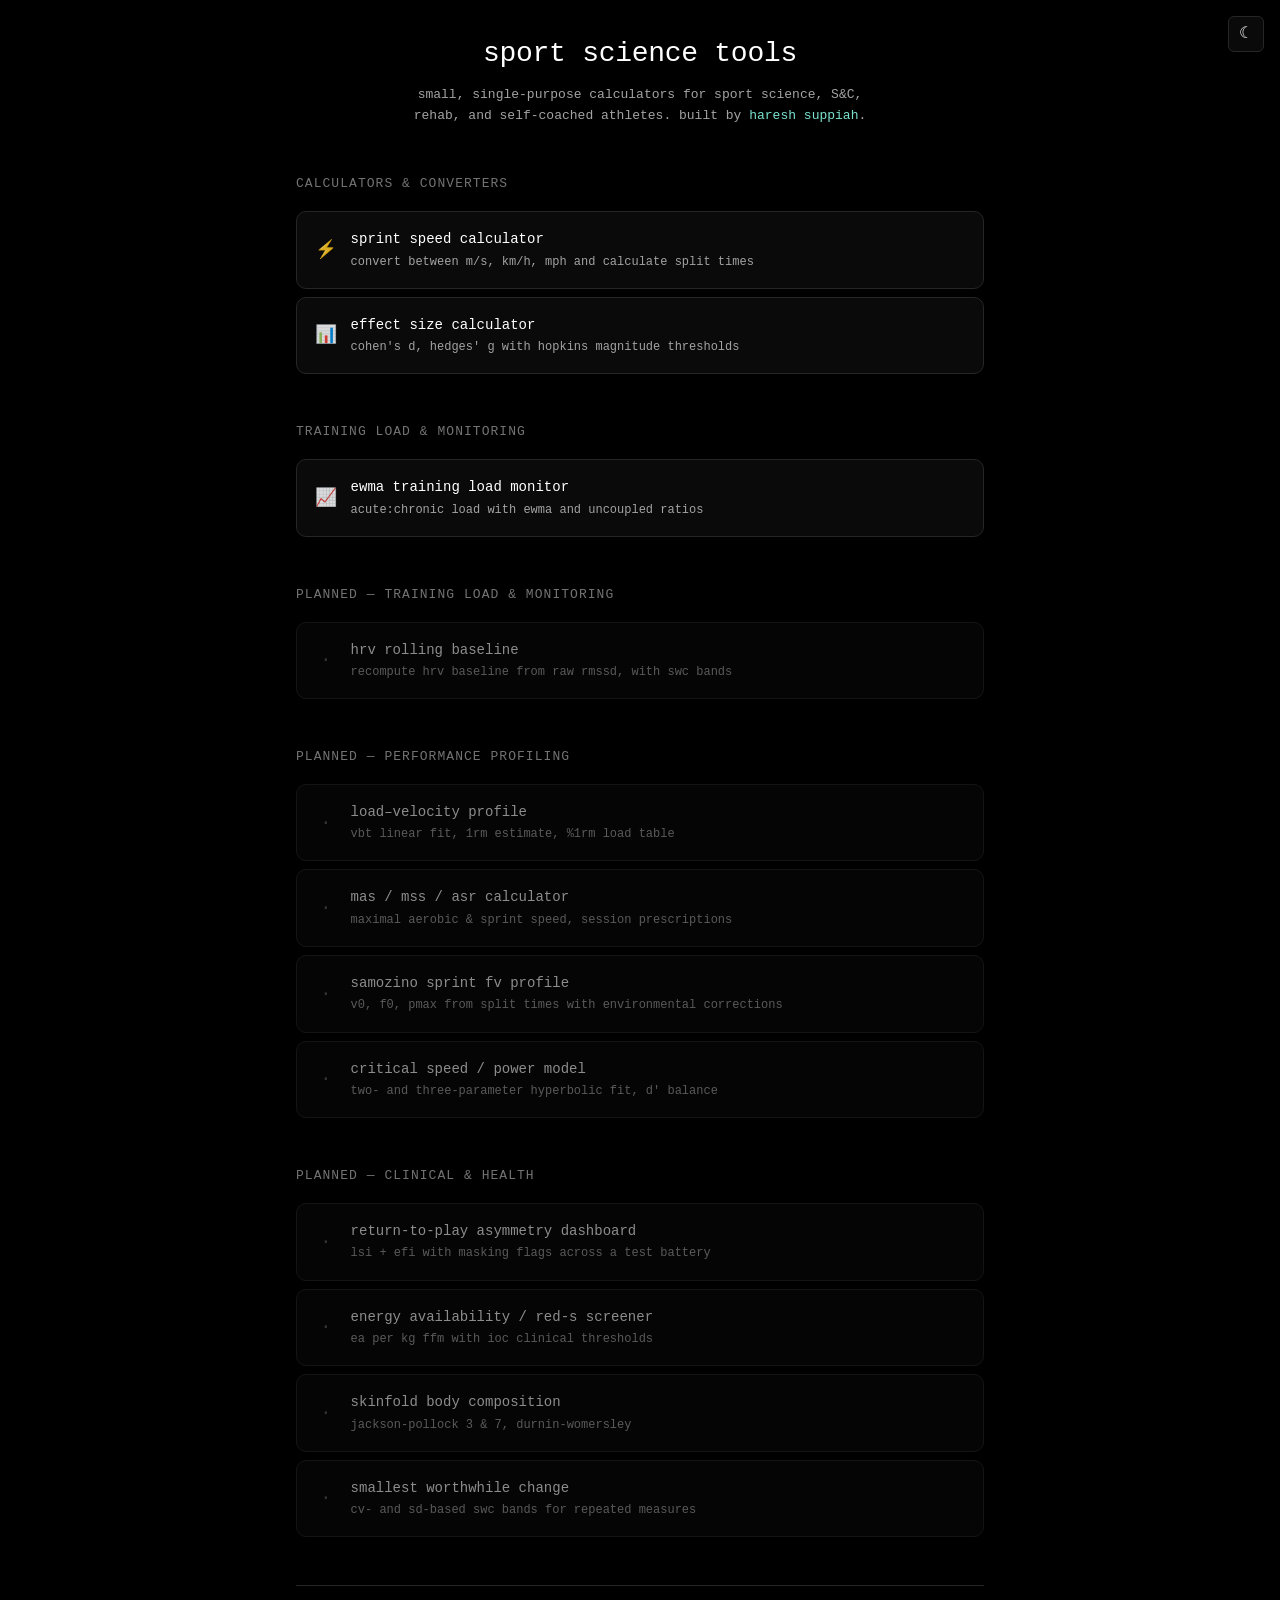
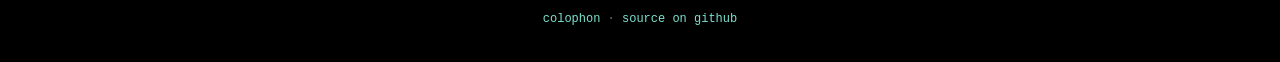
==== commit 5e6d4d01: "Add EWMA training load monitor (Tool 1) EWMA acute:chronic load with optional rolling and uncoupled " ====
--- a/index.html
+++ b/index.html
@@ -47,15 +47,21 @@
         </section>
 
         <section class="category">
-            <h2 class="category__title">planned — training load & monitoring</h2>
+            <h2 class="category__title">training load & monitoring</h2>
             <div class="tool-list">
-                <div class="tool-card tool-card--planned">
-                    <span class="tool-card__icon">·</span>
+                <a href="ewma-load.html" class="tool-card">
+                    <span class="tool-card__icon">📈</span>
                     <div class="tool-card__content">
                         <div class="tool-card__title">ewma training load monitor</div>
                         <div class="tool-card__subtitle">acute:chronic load with ewma and uncoupled ratios</div>
                     </div>
-                </div>
+                </a>
+            </div>
+        </section>
+
+        <section class="category">
+            <h2 class="category__title">planned — training load & monitoring</h2>
+            <div class="tool-list">
                 <div class="tool-card tool-card--planned">
                     <span class="tool-card__icon">·</span>
                     <div class="tool-card__content">
--- a/assets/tools.css
+++ b/assets/tools.css
@@ -463,6 +463,13 @@
   stroke-dasharray: 4 3;
 }
 
+.chart-series--tertiary {
+  stroke: var(--text-3);
+  stroke-dasharray: 1 3;
+  stroke-width: 1.5;
+  fill: none;
+}
+
 .chart-band {
   fill: var(--accent);
   fill-opacity: 0.08;
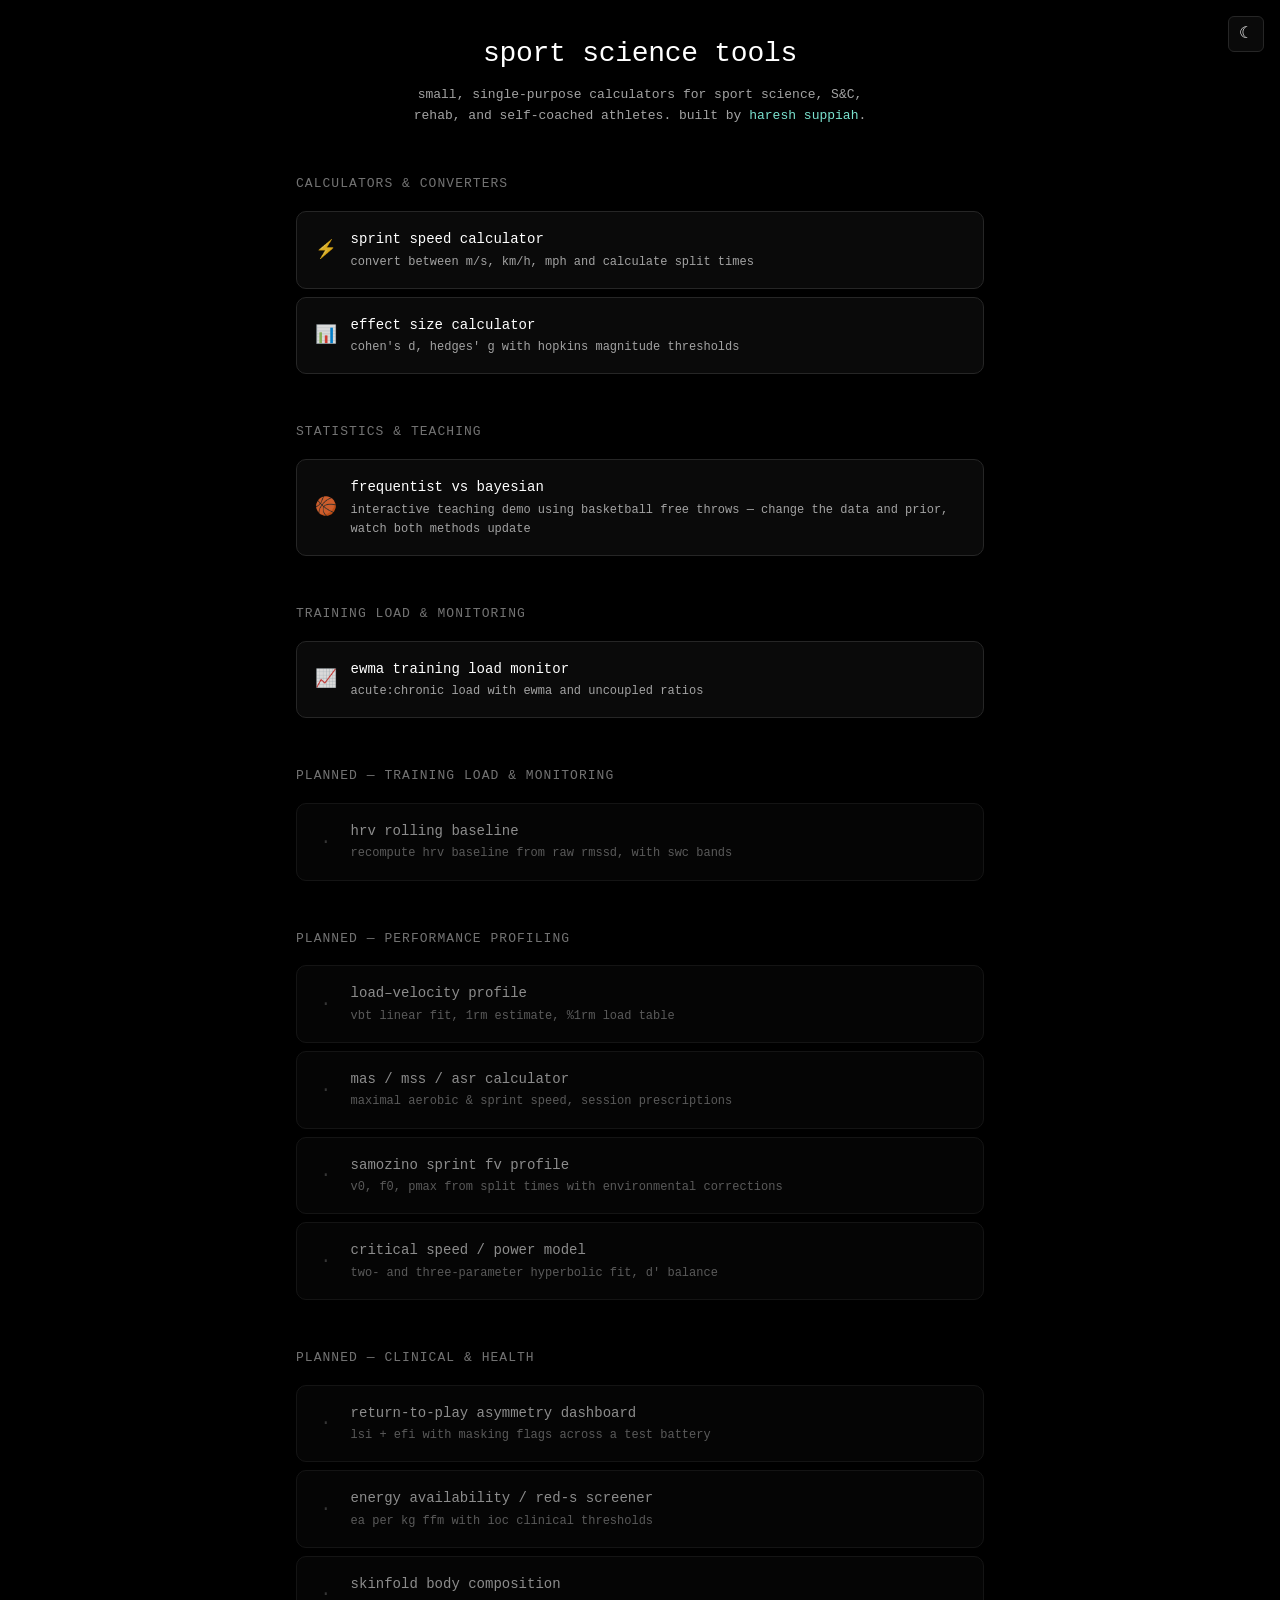
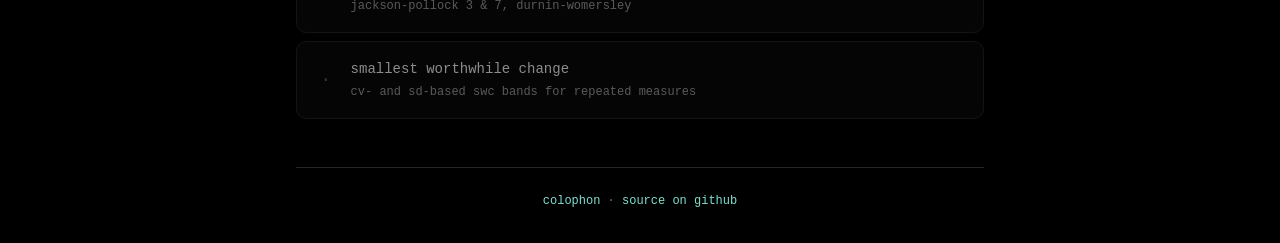
==== commit ec380719: "Add frequentist vs bayesian teaching demo An interactive single-page demo using basketball free thro" ====
--- a/index.html
+++ b/index.html
@@ -41,6 +41,19 @@
                     <div class="tool-card__content">
                         <div class="tool-card__title">effect size calculator</div>
                         <div class="tool-card__subtitle">cohen's d, hedges' g with hopkins magnitude thresholds</div>
+                    </div>
+                </a>
+            </div>
+        </section>
+
+        <section class="category">
+            <h2 class="category__title">statistics & teaching</h2>
+            <div class="tool-list">
+                <a href="bayes-vs-frequentist.html" class="tool-card">
+                    <span class="tool-card__icon">🏀</span>
+                    <div class="tool-card__content">
+                        <div class="tool-card__title">frequentist vs bayesian</div>
+                        <div class="tool-card__subtitle">interactive teaching demo using basketball free throws — change the data and prior, watch both methods update</div>
                     </div>
                 </a>
             </div>
